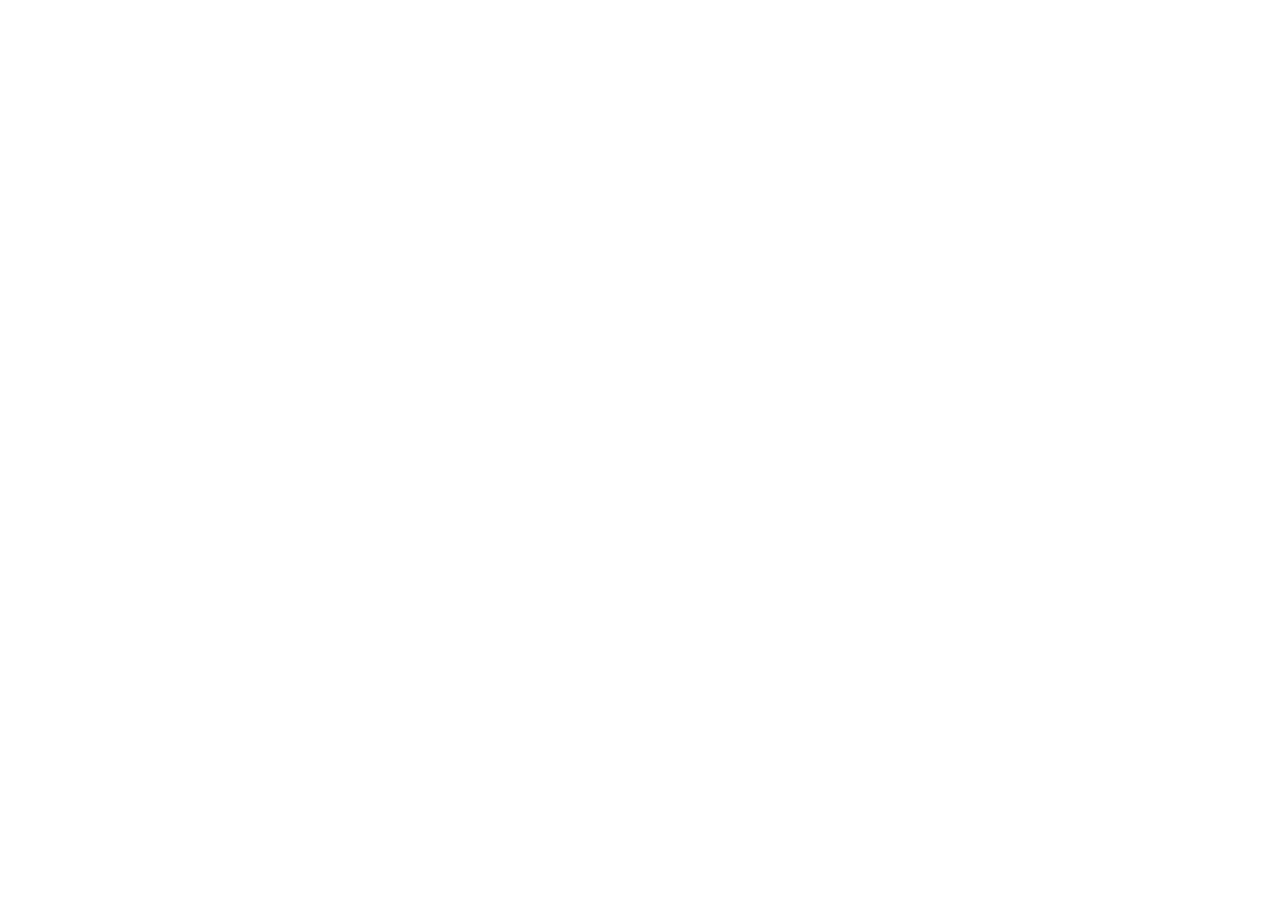
==== index.html @ f7c88f84 "initialize pipeline" ====
<!DOCTYPE html>
<html lang="en">
<head>
    <meta charset="UTF-8">
    <meta name="viewport" content="width=device-width, initial-scale=1.0">
    <title>Document</title>
</head>
<body>
    
</body>
</html>
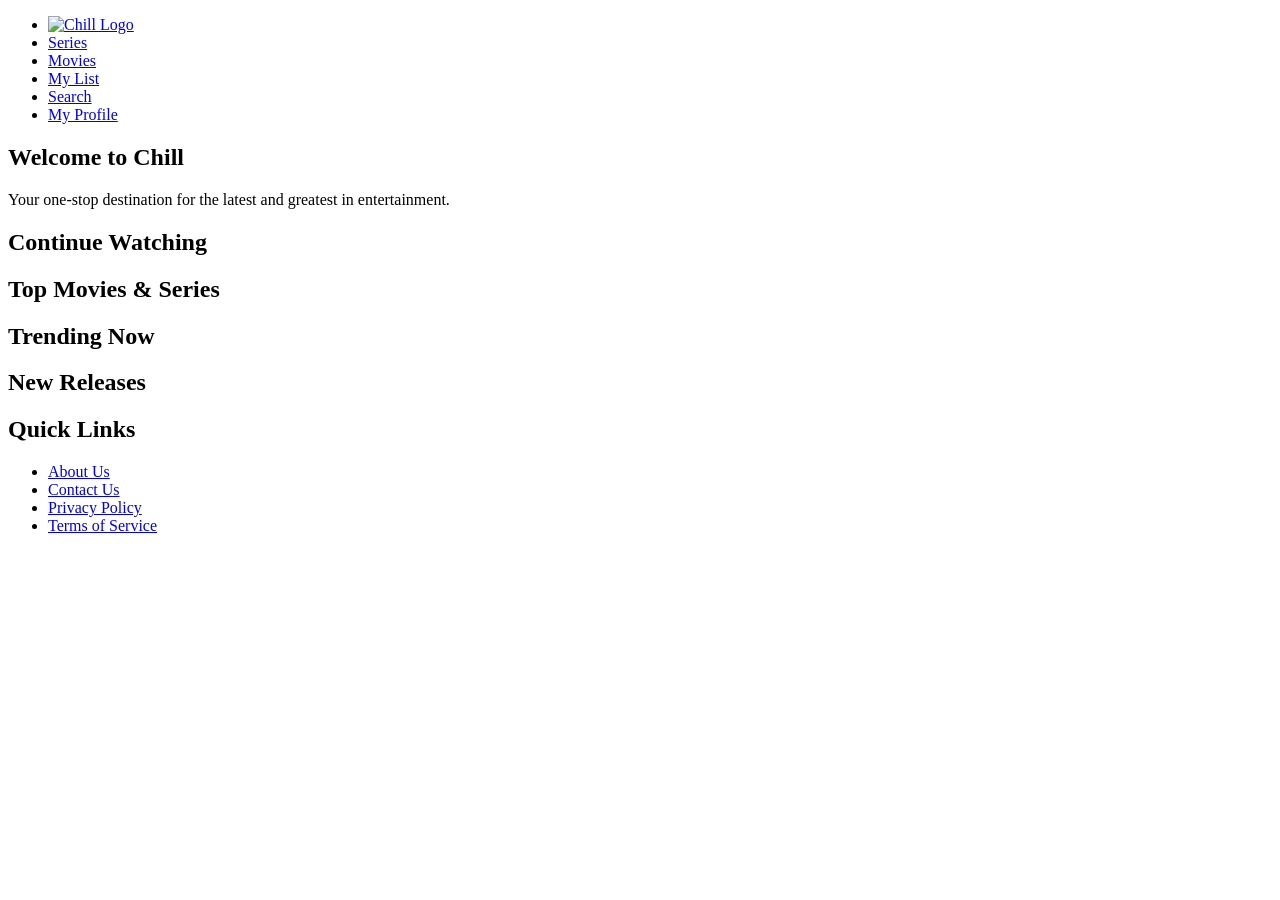
==== commit fa874298: "Inisialisasi Desain Beranda Film" ====
--- a/index.html
+++ b/index.html
@@ -3,9 +3,66 @@
 <head>
     <meta charset="UTF-8">
     <meta name="viewport" content="width=device-width, initial-scale=1.0">
-    <title>Document</title>
+    <title>Chill</title>
 </head>
 <body>
-    
+    <header>
+        <div class="container-navbar">
+            <nav class="navbar">
+                <ul class="navbar-list">
+                    <li class="navbar-item"><a href="#"><img src="logo.png" alt="Chill Logo" srcset=""></a></li>
+                    <li class="navbar-item"><a href="#">Series</a></li>
+                    <li class="navbar-item"><a href="#">Movies</a></li>
+                    <li class="navbar-item"><a href="#">My List</a></li>
+                    <li class="navbar-item"><a href="#">Search</a></li>
+                    <li class="navbar-item"><a href="#">My Profile</a></li>
+                </ul>
+            </nav>
+        </div>
+    </header>
+    <main>
+        <div class="container-main">
+            <section class="hero-section">
+                <h1>Welcome to Chill</h1>
+                <p>Your one-stop destination for the latest and greatest in entertainment.</p>
+            </section>
+            <section class="continue-watching-list">
+                <h2>Continue Watching</h2>
+                <div class="continue-watching-list">
+                    <!-- Add your continue watching items here -->
+                </div>
+            </section>
+            <section class="top-movies-series-list">
+                <h2>Top Movies & Series</h2>
+                <div class="top-movies-series-list">
+                    <!-- Add your top movies & series items here -->
+                </div>
+            </section>
+            <section class="trending-list">
+                <h2>Trending Now</h2>
+                <div class="trending-list">
+                    <!-- Add your trending items here -->
+                </div>
+            </section>
+            <section class="new-realeases-movies">
+                <h2>New Releases</h2>
+                <div class="new-releases-movies">
+                    <!-- Add your new releases items here -->
+                </div>
+            </section>
+
+        </div>
+    </main>
+    <footer>
+        <section class="footer-links">
+            <h2>Quick Links</h2>
+            <ul>
+                <li><a href="#">About Us</a></li>
+                <li><a href="#">Contact Us</a></li>
+                <li><a href="#">Privacy Policy</a></li>
+                <li><a href="#">Terms of Service</a></li>
+            </ul>
+        </section>
+    </footer>
 </body>
 </html>
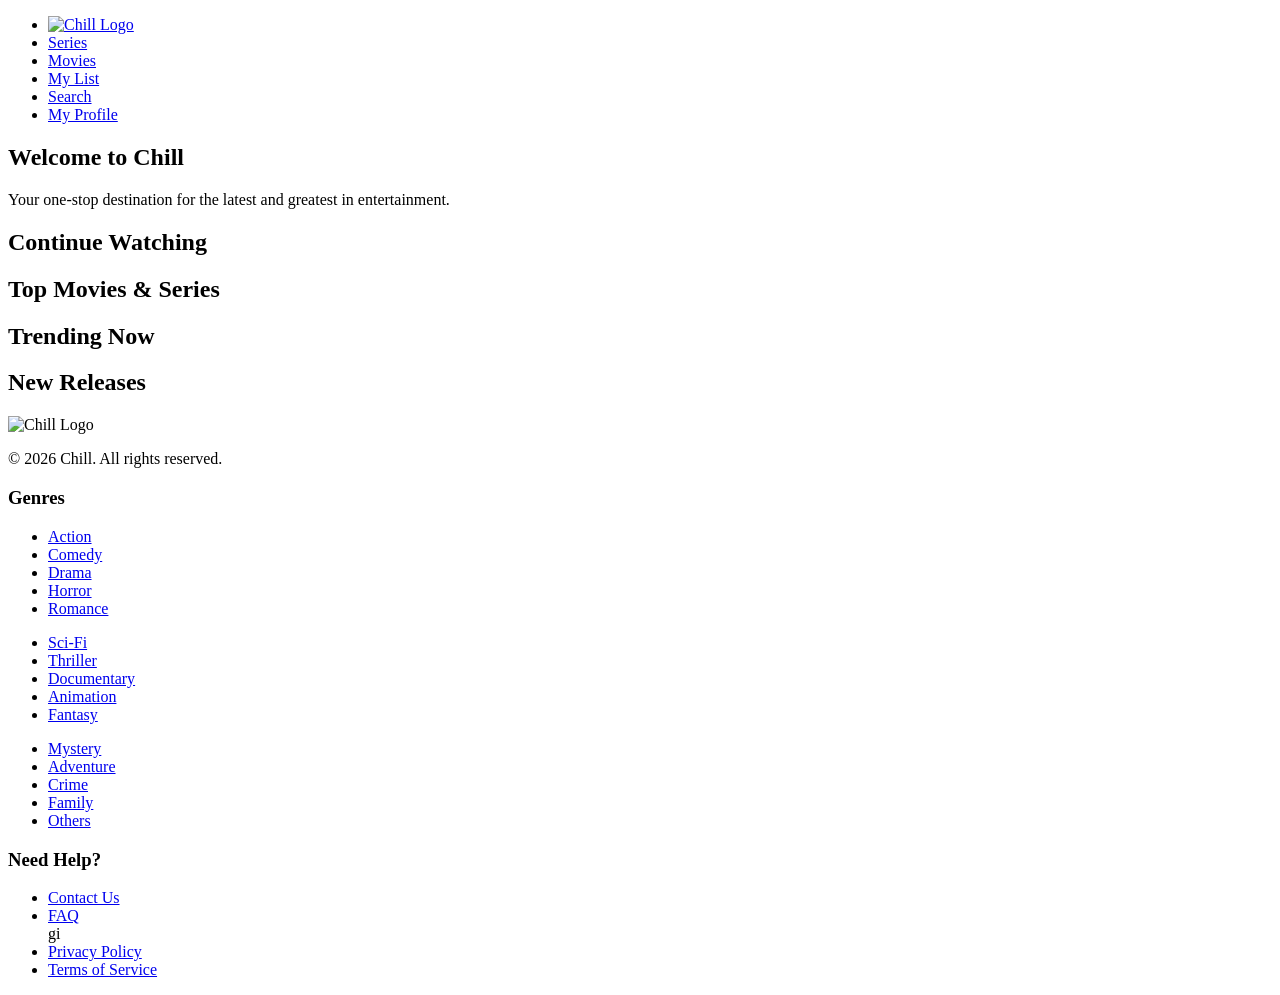
==== commit 1d55c265: "Inisialisasi Desain Footer" ====
--- a/index.html
+++ b/index.html
@@ -55,13 +55,51 @@
     </main>
     <footer>
         <section class="footer-links">
-            <h2>Quick Links</h2>
-            <ul>
-                <li><a href="#">About Us</a></li>
-                <li><a href="#">Contact Us</a></li>
-                <li><a href="#">Privacy Policy</a></li>
-                <li><a href="#">Terms of Service</a></li>
-            </ul>
+            <div class="logo-copyright">
+                <img src="logo.png" alt="Chill Logo" srcset="">
+                <p>© 2026 Chill. All rights reserved.</p>
+            </div>
+            <div class="container-genres">
+                <div class="row">
+                    <h3>Genres</h3>
+                        <div class="col">
+                            <ul>
+                                <li><a href="#">Action</a></li>
+                                <li><a href="#">Comedy</a></li>
+                                <li><a href="#">Drama</a></li>
+                                <li><a href="#">Horror</a></li>
+                                <li><a href="#">Romance</a></li>
+                            </ul>
+                        </div>
+                        <div class="col">
+                            <ul>
+                                <li><a href="#">Sci-Fi</a></li>
+                                <li><a href="#">Thriller</a></li>
+                                <li><a href="#">Documentary</a></li>
+                                <li><a href="#">Animation</a></li>
+                                <li><a href="#">Fantasy</a></li>
+                            </ul>
+                        </div>
+                        <div class="col">
+                            <ul>
+                                <li><a href="#">Mystery</a></li>
+                                <li><a href="#">Adventure</a></li>
+                                <li><a href="#">Crime</a></li>
+                                <li><a href="#">Family</a></li>
+                                <li><a href="#">Others</a></li>
+                            </ul>
+                        </div>
+                    <h3>Need Help?</h3>
+                    <div class="col">
+                        <ul>
+                            <li><a href="#">Contact Us</a></li>
+                            <li><a href="#">FAQ</a></li>gi
+                            <li><a href="#">Privacy Policy</a></li>
+                            <li><a href="#">Terms of Service</a></li>
+                        </ul>
+                    </div>
+                </div>
+            </div>
         </section>
     </footer>
 </body>
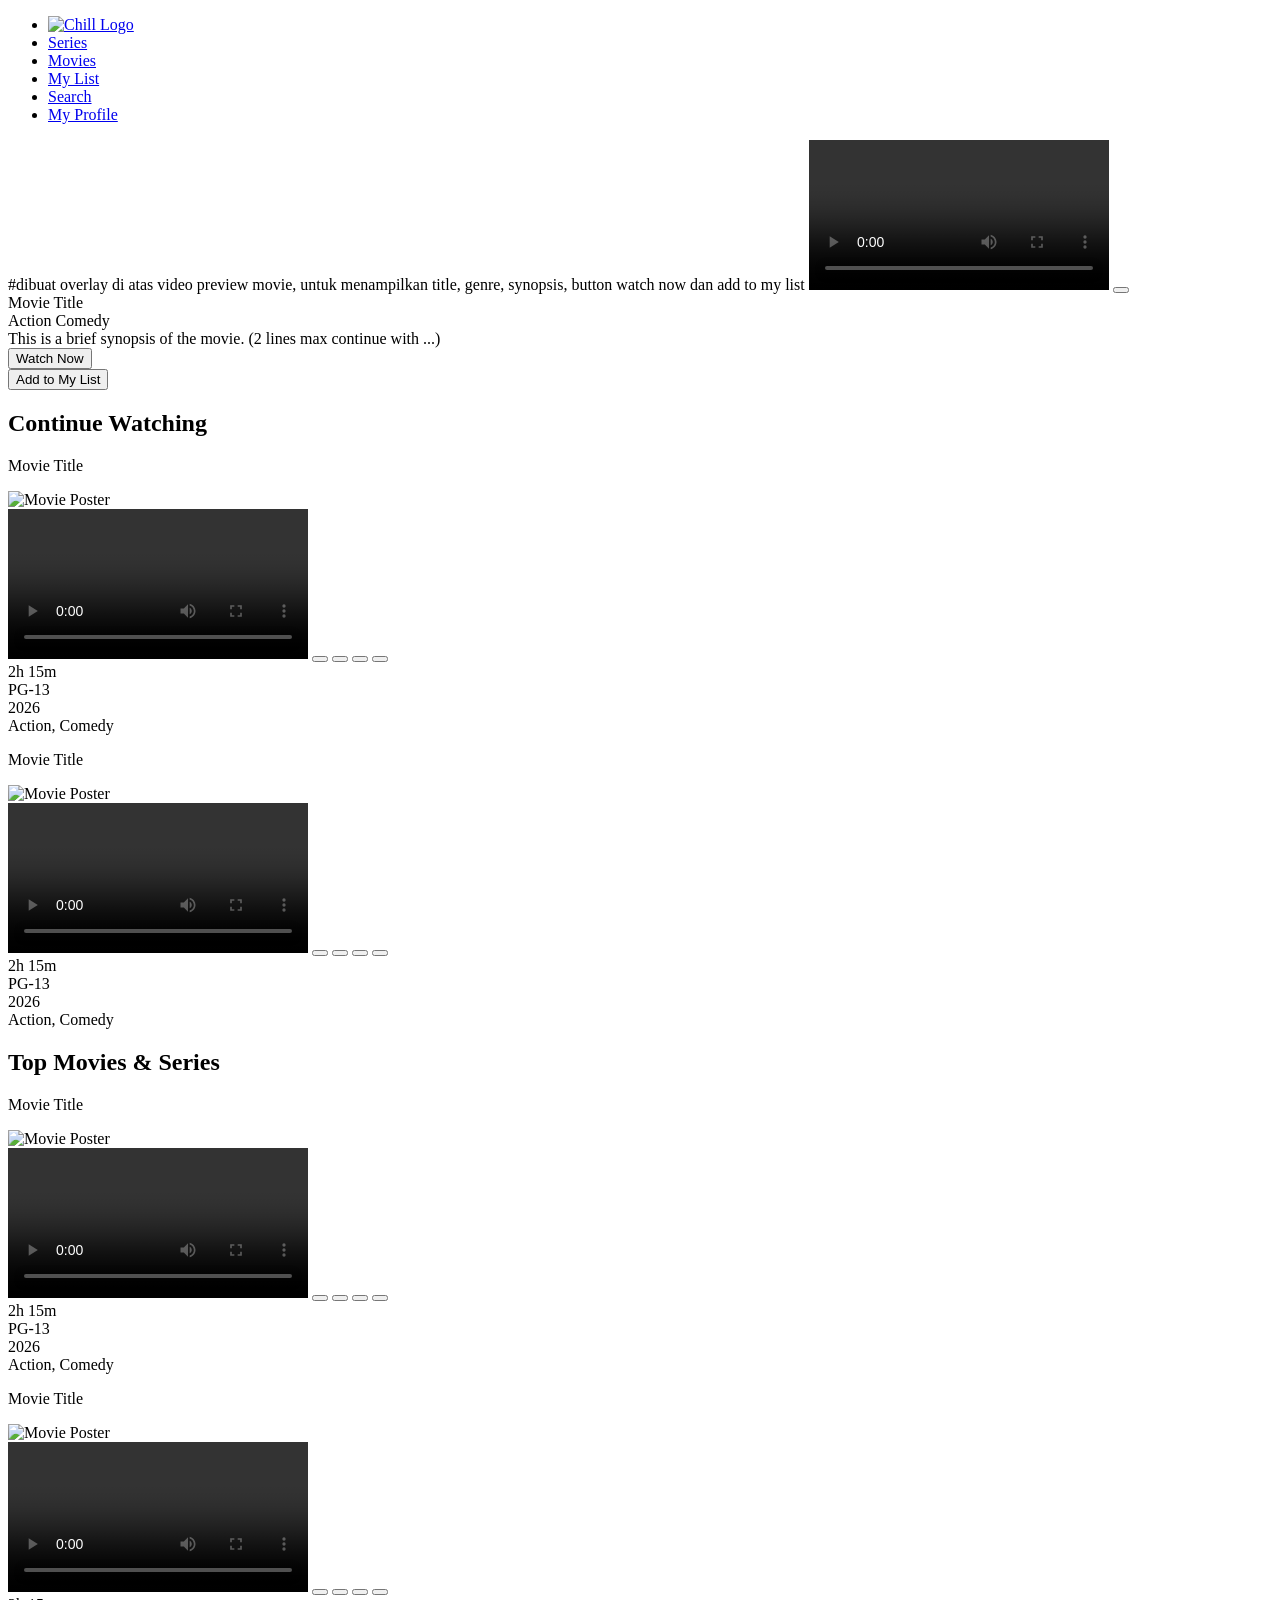
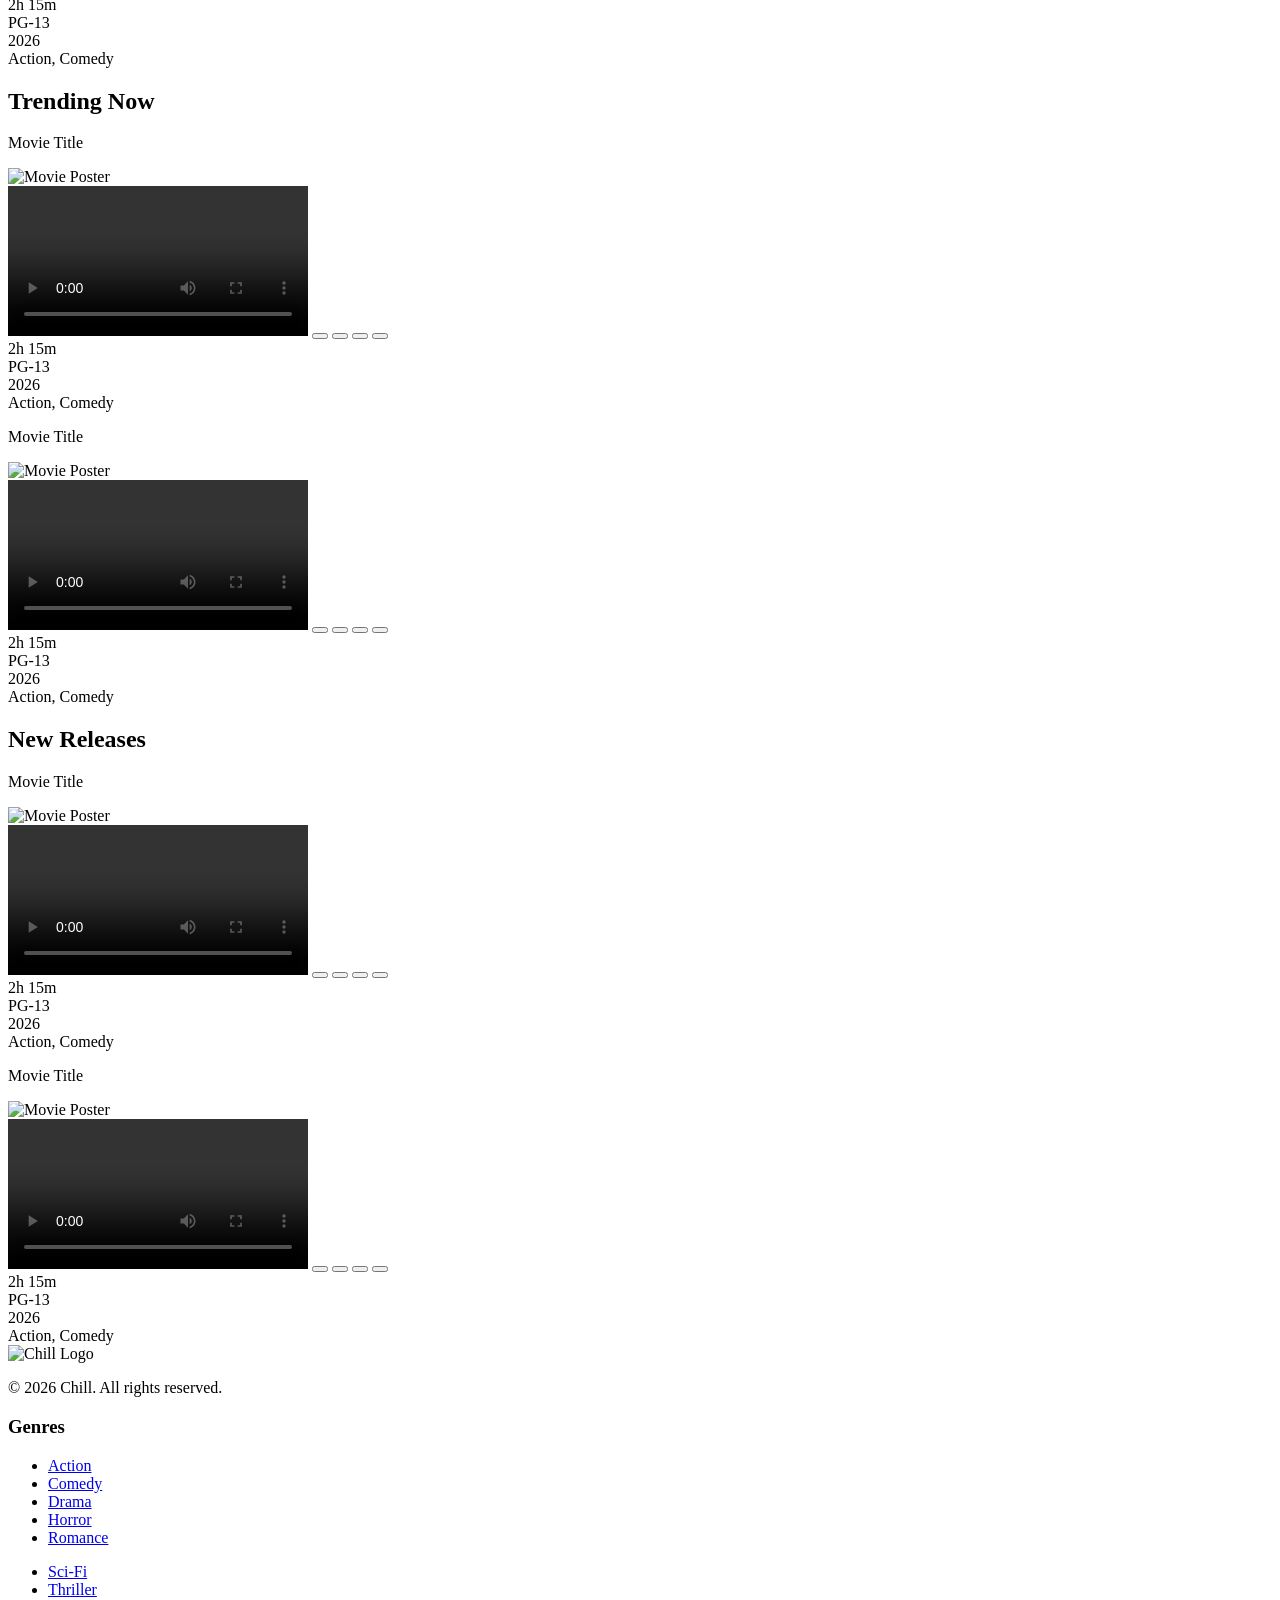
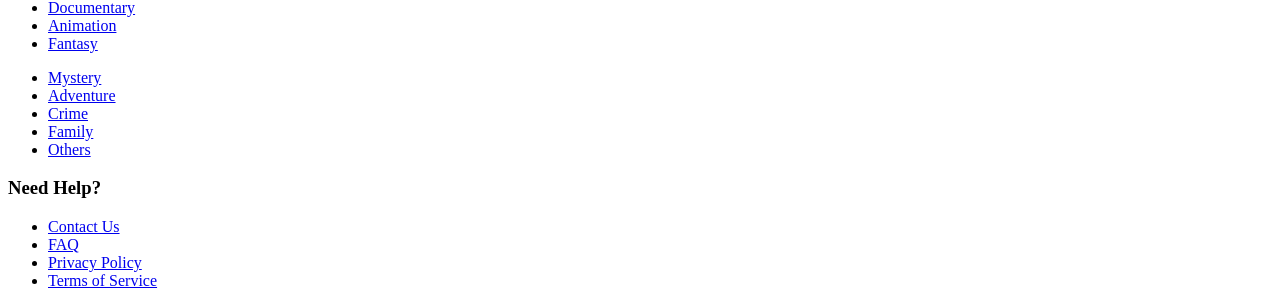
==== commit 85993744: "Inisialisasi Desain Movie Card" ====
--- a/index.html
+++ b/index.html
@@ -23,31 +23,196 @@
     <main>
         <div class="container-main">
             <section class="hero-section">
-                <h1>Welcome to Chill</h1>
-                <p>Your one-stop destination for the latest and greatest in entertainment.</p>
+                <div class="preview-movie-overlay"> #dibuat overlay di atas video preview movie, untuk menampilkan title, genre, synopsis, button watch now dan add to my list
+                    <video src="movie-trailer.mp4" controls></video>
+                    <button class="mute"></button>
+                <div class="movie-pack">
+                    <div class="movie-title">Movie Title</div>
+                    <div class="movie-main-genre">Action Comedy</div>
+                    <div class="movie-synopsis">This is a brief synopsis of the movie. (2 lines max continue with ...)</div>
+                    <div class="button-watch"><button>Watch Now</button></div>
+                    <div class="add-my-list"><button>Add to My List</button></div>
+                </div>
+                </div>
             </section>
             <section class="continue-watching-list">
                 <h2>Continue Watching</h2>
                 <div class="continue-watching-list">
-                    <!-- Add your continue watching items here -->
+                    <div class="movie-card">
+                        <div class="poster">
+                            <p class="hidden">Movie Title</p>
+                            <img src="movie-poster.jpg" alt="Movie Poster">
+                        </div>
+                        <!-- also bisa dibuat hover preview, ketika mouse hover di poster movie, maka akan muncul preview movie, button mute, button play, button add to my list, button like, dan detail movie seperti durasi, rating, tahun rilis, genre, di klik ke halaman detail movie-->
+                        <div class="hover-preview"> 
+                            <video src="movie-trailer.mp4" controls></video>
+                            <button class="mute"></button>
+                            <button class="play"></button>
+                            <button class="add-my-list"></button>
+                            <button class="like"></button>
+                            <div class="movie-min-detail">
+                                <div class="duration">2h 15m</div>
+                                <div class="rating">PG-13</div>
+                                <div class="year">2026</div>
+                                <div class="genre">Action, Comedy</div>
+                            </div>
+                        </div>
+                    </div>
+                    <div class="movie-card">
+                        <div class="poster">
+                            <p class="hidden">Movie Title</p>
+                            <img src="movie-poster.jpg" alt="Movie Poster">
+                        </div>
+                        <!-- also bisa dibuat hover preview, ketika mouse hover di poster movie, maka akan muncul preview movie, button mute, button play, button add to my list, button like, dan detail movie seperti durasi, rating, tahun rilis, genre, di klik ke halaman detail movie-->
+                        <div class="hover-preview"> 
+                            <video src="movie-trailer.mp4" controls></video>
+                            <button class="mute"></button>
+                            <button class="play"></button>
+                            <button class="add-my-list"></button>
+                            <button class="like"></button>
+                            <div class="movie-min-detail">
+                                <div class="duration">2h 15m</div>
+                                <div class="rating">PG-13</div>
+                                <div class="year">2026</div>
+                                <div class="genre">Action, Comedy</div>
+                            </div>
+                        </div>
+                    </div>
                 </div>
             </section>
             <section class="top-movies-series-list">
                 <h2>Top Movies & Series</h2>
                 <div class="top-movies-series-list">
-                    <!-- Add your top movies & series items here -->
+                    <div class="movie-card">
+                        <div class="poster">
+                            <p class="hidden">Movie Title</p>
+                            <img src="movie-poster.jpg" alt="Movie Poster">
+                        </div>
+                        <!-- also bisa dibuat hover preview, ketika mouse hover di poster movie, maka akan muncul preview movie, button mute, button play, button add to my list, button like, dan detail movie seperti durasi, rating, tahun rilis, genre, di klik ke halaman detail movie-->
+                        <div class="hover-preview"> 
+                            <video src="movie-trailer.mp4" controls></video>
+                            <button class="mute"></button>
+                            <button class="play"></button>
+                            <button class="add-my-list"></button>
+                            <button class="like"></button>
+                            <div class="movie-min-detail">
+                                <div class="duration">2h 15m</div>
+                                <div class="rating">PG-13</div>
+                                <div class="year">2026</div>
+                                <div class="genre">Action, Comedy</div>
+                            </div>
+                        </div>
+                    </div>
+                    <div class="movie-card">
+                        <div class="poster">
+                            <p class="hidden">Movie Title</p>
+                            <img src="movie-poster.jpg" alt="Movie Poster">
+                        </div>
+                        <!-- also bisa dibuat hover preview, ketika mouse hover di poster movie, maka akan muncul preview movie, button mute, button play, button add to my list, button like, dan detail movie seperti durasi, rating, tahun rilis, genre, di klik ke halaman detail movie-->
+                        <div class="hover-preview"> 
+                            <video src="movie-trailer.mp4" controls></video>
+                            <button class="mute"></button>
+                            <button class="play"></button>
+                            <button class="add-my-list"></button>
+                            <button class="like"></button>
+                            <div class="movie-min-detail">
+                                <div class="duration">2h 15m</div>
+                                <div class="rating">PG-13</div>
+                                <div class="year">2026</div>
+                                <div class="genre">Action, Comedy</div>
+                            </div>
+                        </div>
+                    </div>
                 </div>
             </section>
             <section class="trending-list">
                 <h2>Trending Now</h2>
                 <div class="trending-list">
-                    <!-- Add your trending items here -->
+                    <div class="movie-card">
+                        <div class="poster">
+                            <p class="hidden">Movie Title</p>
+                            <img src="movie-poster.jpg" alt="Movie Poster">
+                        </div>
+                        <!-- also bisa dibuat hover preview, ketika mouse hover di poster movie, maka akan muncul preview movie, button mute, button play, button add to my list, button like, dan detail movie seperti durasi, rating, tahun rilis, genre, di klik ke halaman detail movie-->
+                        <div class="hover-preview"> 
+                            <video src="movie-trailer.mp4" controls></video>
+                            <button class="mute"></button>
+                            <button class="play"></button>
+                            <button class="add-my-list"></button>
+                            <button class="like"></button>
+                            <div class="movie-min-detail">
+                                <div class="duration">2h 15m</div>
+                                <div class="rating">PG-13</div>
+                                <div class="year">2026</div>
+                                <div class="genre">Action, Comedy</div>
+                            </div>
+                        </div>
+                    </div>
+                    <div class="movie-card">
+                        <div class="poster">
+                            <p class="hidden">Movie Title</p>
+                            <img src="movie-poster.jpg" alt="Movie Poster">
+                        </div>
+                        <!-- also bisa dibuat hover preview, ketika mouse hover di poster movie, maka akan muncul preview movie, button mute, button play, button add to my list, button like, dan detail movie seperti durasi, rating, tahun rilis, genre, di klik ke halaman detail movie-->
+                        <div class="hover-preview"> 
+                            <video src="movie-trailer.mp4" controls></video>
+                            <button class="mute"></button>
+                            <button class="play"></button>
+                            <button class="add-my-list"></button>
+                            <button class="like"></button>
+                            <div class="movie-min-detail">
+                                <div class="duration">2h 15m</div>
+                                <div class="rating">PG-13</div>
+                                <div class="year">2026</div>
+                                <div class="genre">Action, Comedy</div>
+                            </div>
+                        </div>
+                    </div>
                 </div>
             </section>
             <section class="new-realeases-movies">
                 <h2>New Releases</h2>
                 <div class="new-releases-movies">
-                    <!-- Add your new releases items here -->
+                    <div class="movie-card">
+                        <div class="poster">
+                            <p class="hidden">Movie Title</p>
+                            <img src="movie-poster.jpg" alt="Movie Poster">
+                        </div>
+                        <!-- also bisa dibuat hover preview, ketika mouse hover di poster movie, maka akan muncul preview movie, button mute, button play, button add to my list, button like, dan detail movie seperti durasi, rating, tahun rilis, genre, di klik ke halaman detail movie-->
+                        <div class="hover-preview"> 
+                            <video src="movie-trailer.mp4" controls></video>
+                            <button class="mute"></button>
+                            <button class="play"></button>
+                            <button class="add-my-list"></button>
+                            <button class="like"></button>
+                            <div class="movie-min-detail">
+                                <div class="duration">2h 15m</div>
+                                <div class="rating">PG-13</div>
+                                <div class="year">2026</div>
+                                <div class="genre">Action, Comedy</div>
+                            </div>
+                        </div>
+                    </div>
+                    <div class="movie-card">
+                        <div class="poster">
+                            <p class="hidden">Movie Title</p>
+                            <img src="movie-poster.jpg" alt="Movie Poster">
+                        </div>
+                        <!-- also bisa dibuat hover preview, ketika mouse hover di poster movie, maka akan muncul preview movie, button mute, button play, button add to my list, button like, dan detail movie seperti durasi, rating, tahun rilis, genre, di klik ke halaman detail movie-->
+                        <div class="hover-preview"> 
+                            <video src="movie-trailer.mp4" controls></video>
+                            <button class="mute"></button>
+                            <button class="play"></button>
+                            <button class="add-my-list"></button>
+                            <button class="like"></button>
+                            <div class="movie-min-detail">
+                                <div class="duration">2h 15m</div>
+                                <div class="rating">PG-13</div>
+                                <div class="year">2026</div>
+                                <div class="genre">Action, Comedy</div>
+                            </div>
+                        </div>
+                    </div>
                 </div>
             </section>
 
@@ -93,7 +258,7 @@
                     <div class="col">
                         <ul>
                             <li><a href="#">Contact Us</a></li>
-                            <li><a href="#">FAQ</a></li>gi
+                            <li><a href="#">FAQ</a></li>
                             <li><a href="#">Privacy Policy</a></li>
                             <li><a href="#">Terms of Service</a></li>
                         </ul>
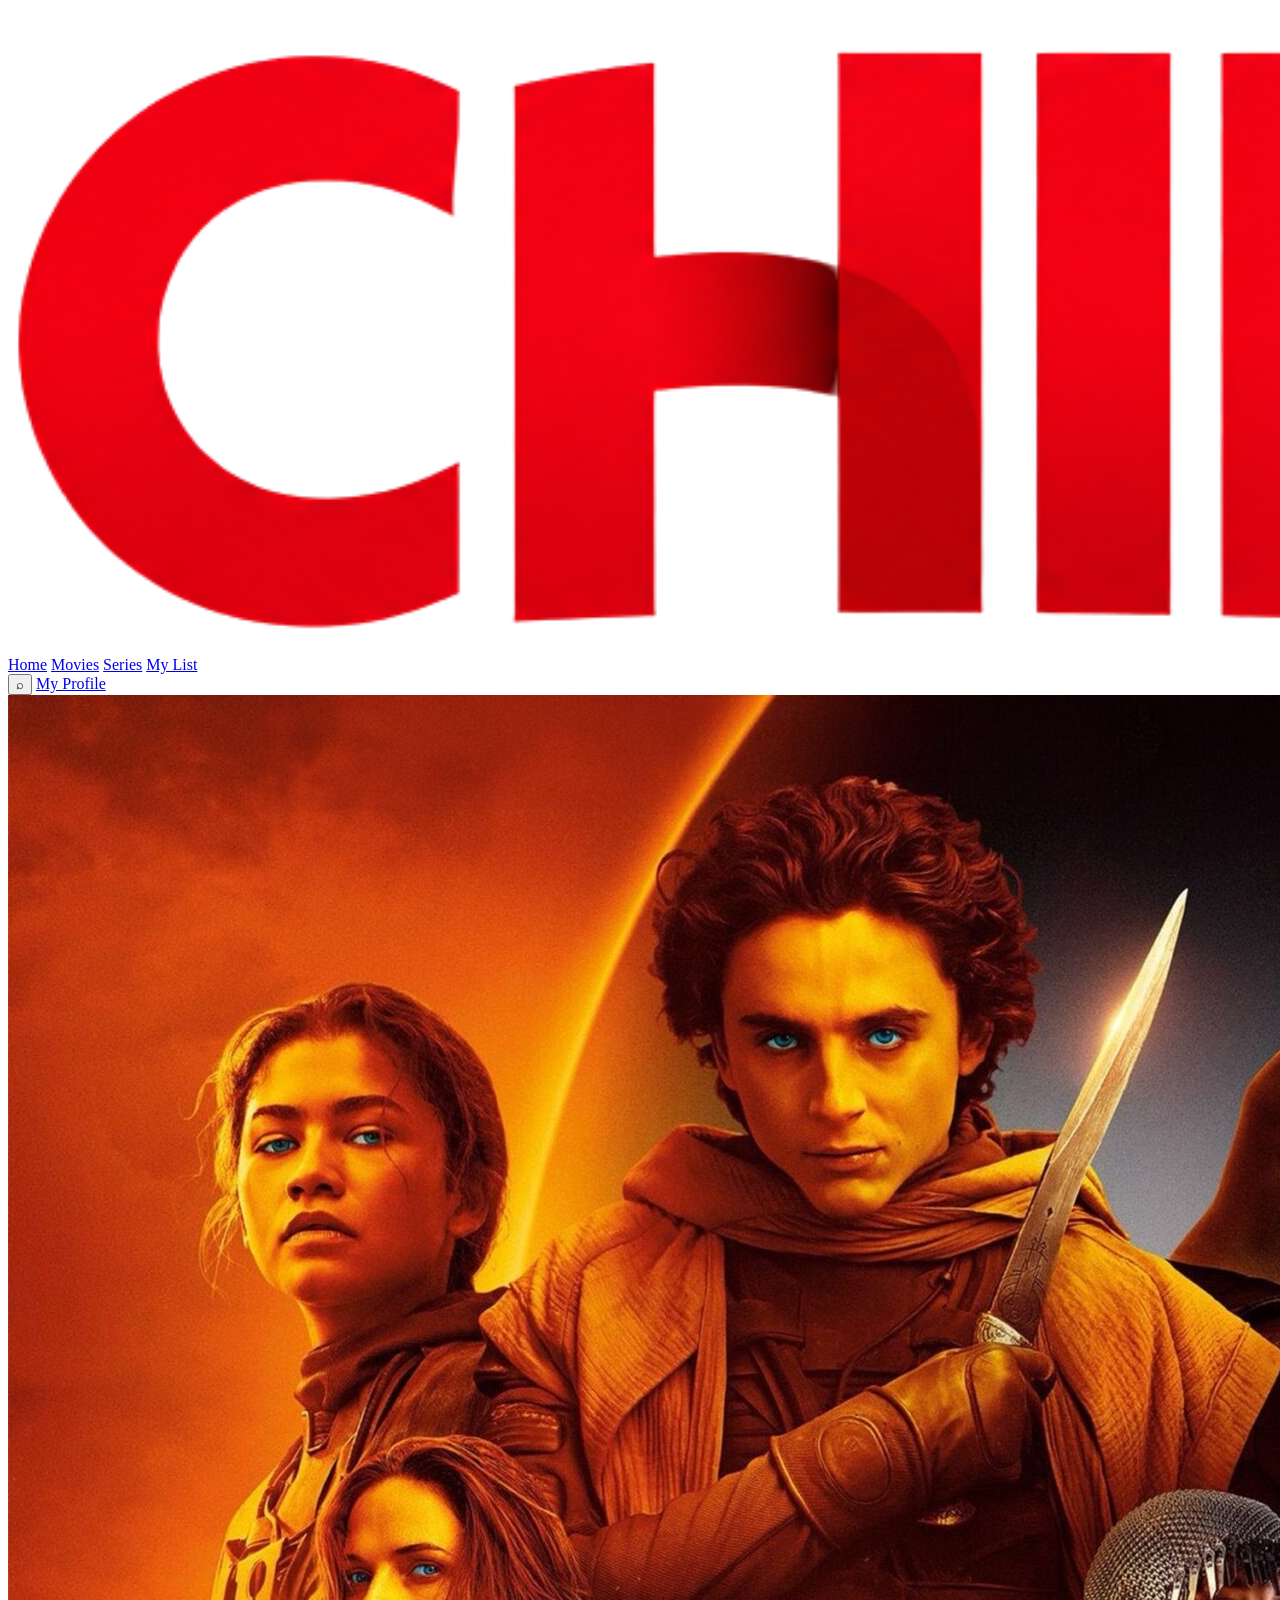
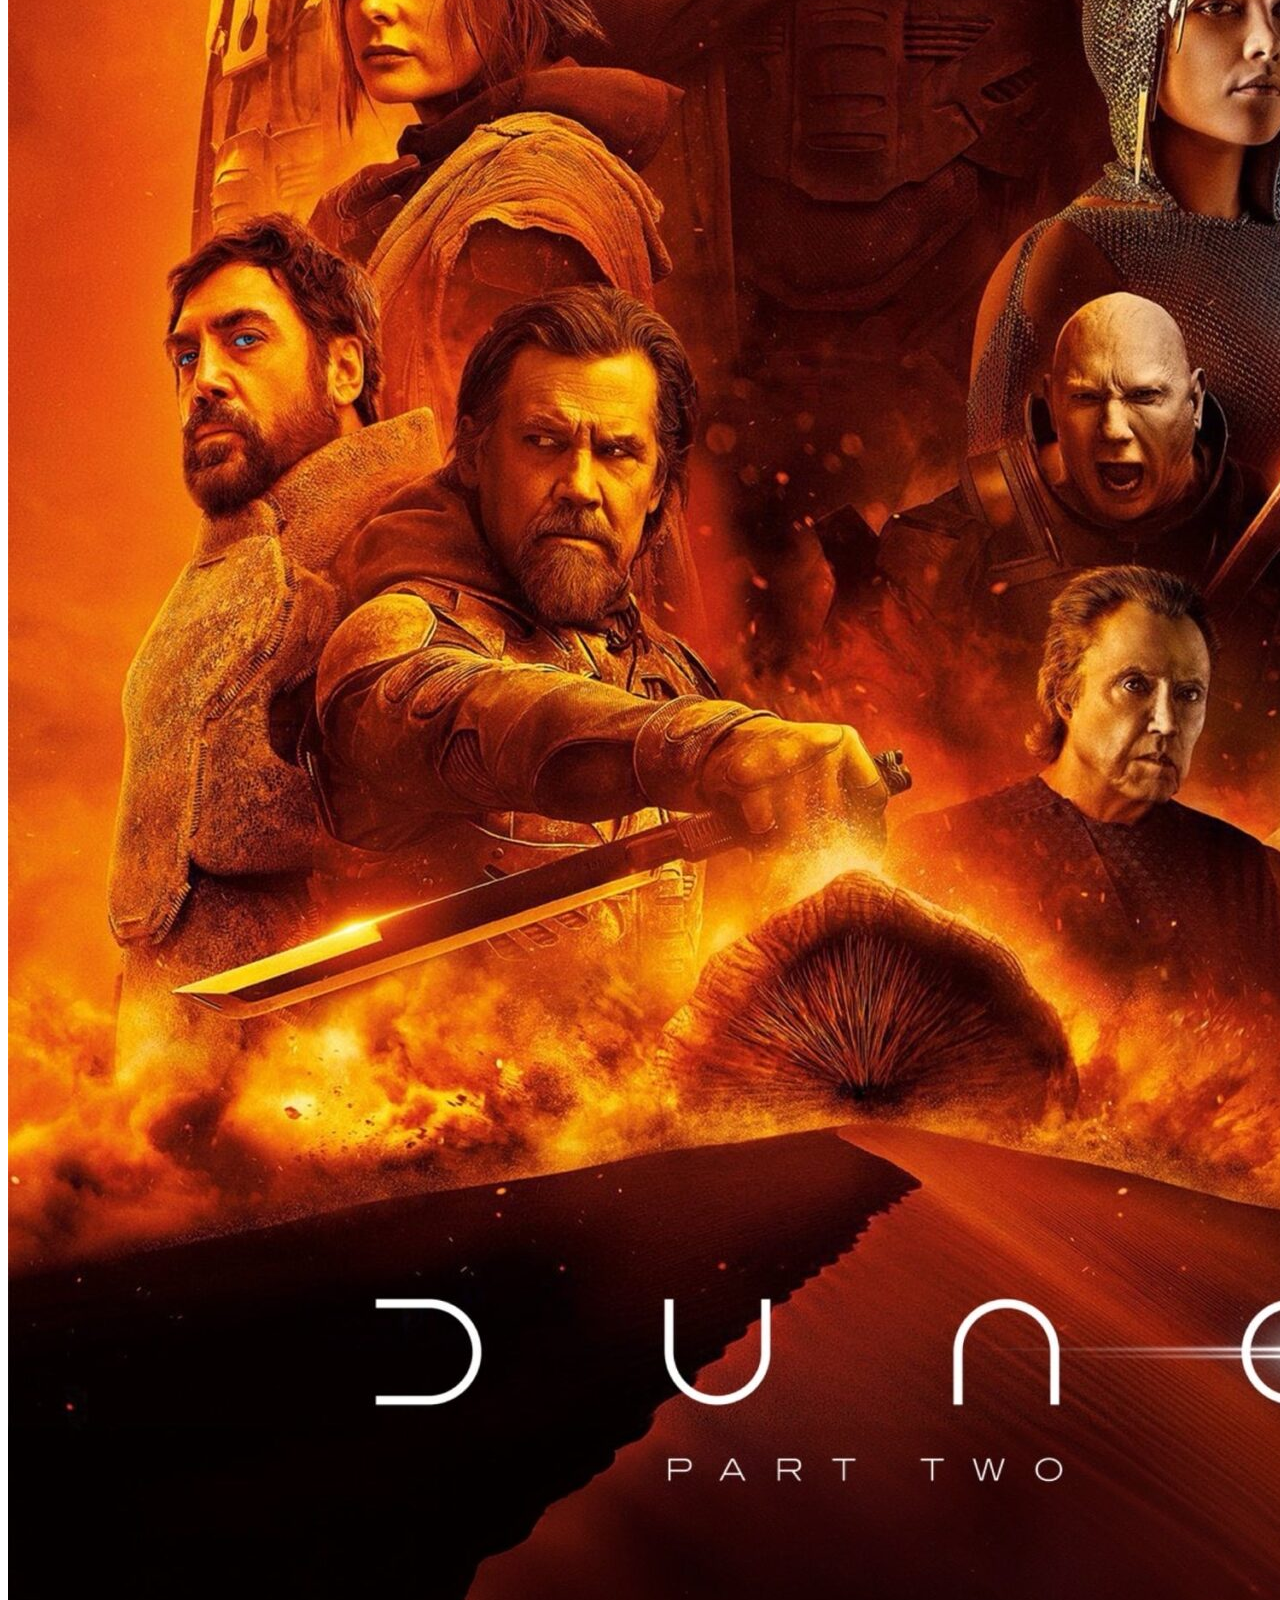
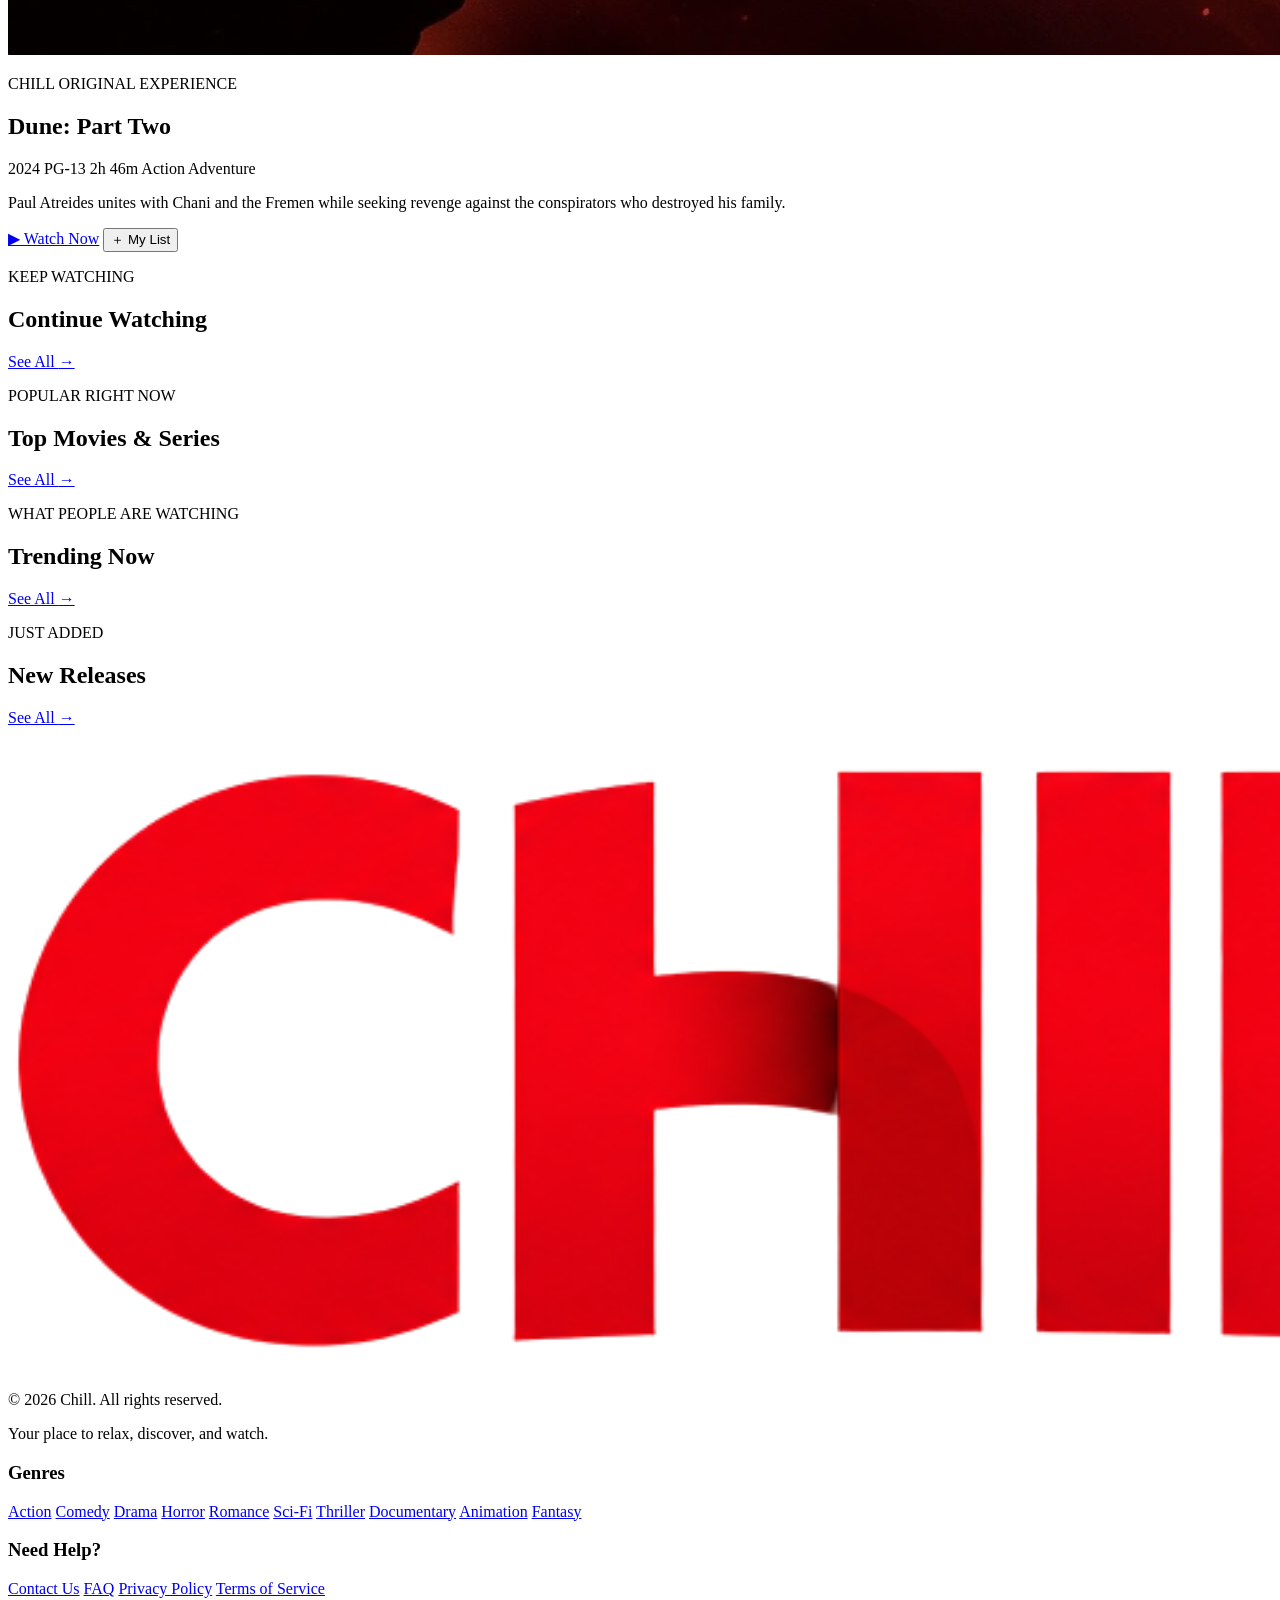
==== commit a90ebcb4: "inisialisasi frontend" ====
--- a/index.html
+++ b/index.html
@@ -3,269 +3,156 @@
 <head>
     <meta charset="UTF-8">
     <meta name="viewport" content="width=device-width, initial-scale=1.0">
-    <title>Chill</title>
+    <meta name="description" content="Chill - Movie and series streaming platform.">
+    <title>Chill — Home</title>
+
+    <link rel="stylesheet" href="css/style.css">
+    <link rel="stylesheet" href="css/components.css">
 </head>
 <body>
-    <header>
-        <div class="container-navbar">
-            <nav class="navbar">
-                <ul class="navbar-list">
-                    <li class="navbar-item"><a href="#"><img src="logo.png" alt="Chill Logo" srcset=""></a></li>
-                    <li class="navbar-item"><a href="#">Series</a></li>
-                    <li class="navbar-item"><a href="#">Movies</a></li>
-                    <li class="navbar-item"><a href="#">My List</a></li>
-                    <li class="navbar-item"><a href="#">Search</a></li>
-                    <li class="navbar-item"><a href="#">My Profile</a></li>
-                </ul>
+    <header class="site-header">
+        <div class="container navbar-wrap">
+            <nav class="navbar" aria-label="Main navigation">
+                <a class="brand" href="#" aria-label="Chill home">
+                    <img src="assets/images/main/logo only no bg.png" alt="Chill">
+                </a>
+
+                <div class="desktop-nav">
+                    <a href="#">Home</a>
+                    <a href="#movies">Movies</a>
+                    <a href="#series">Series</a>
+                    <a href="#my-list">My List</a>
+                </div>
+
+                <div class="nav-actions">
+                    <button class="icon-button" type="button" aria-label="Search">
+                        <span aria-hidden="true">⌕</span>
+                    </button>
+                    <a class="profile-link" href="#profile">My Profile</a>
+                </div>
             </nav>
         </div>
     </header>
+
     <main>
-        <div class="container-main">
-            <section class="hero-section">
-                <div class="preview-movie-overlay"> #dibuat overlay di atas video preview movie, untuk menampilkan title, genre, synopsis, button watch now dan add to my list
-                    <video src="movie-trailer.mp4" controls></video>
-                    <button class="mute"></button>
-                <div class="movie-pack">
-                    <div class="movie-title">Movie Title</div>
-                    <div class="movie-main-genre">Action Comedy</div>
-                    <div class="movie-synopsis">This is a brief synopsis of the movie. (2 lines max continue with ...)</div>
-                    <div class="button-watch"><button>Watch Now</button></div>
-                    <div class="add-my-list"><button>Add to My List</button></div>
+        <section class="hero" aria-label="Featured movie">
+            <video
+                class="hero-video"
+                src="assets/videos/trailer-movies/t1_dp2-compress.mp4"
+                poster="assets/images/poster-movies/1_poster dune2.jpg"
+                autoplay
+                muted
+                loop
+                playsinline
+                preload="metadata"
+            ></video>
+
+            <div class="hero-overlay"></div>
+
+            <div class="container hero-content">
+                <p class="hero-kicker">CHILL ORIGINAL EXPERIENCE</p>
+                <h1 class="hero-title">Dune: Part Two</h1>
+                <div class="hero-meta">
+                    <span>2024</span>
+                    <span>PG-13</span>
+                    <span>2h 46m</span>
+                    <span>Action</span>
+                    <span>Adventure</span>
                 </div>
-                </div>
-            </section>
-            <section class="continue-watching-list">
-                <h2>Continue Watching</h2>
-                <div class="continue-watching-list">
-                    <div class="movie-card">
-                        <div class="poster">
-                            <p class="hidden">Movie Title</p>
-                            <img src="movie-poster.jpg" alt="Movie Poster">
-                        </div>
-                        <!-- also bisa dibuat hover preview, ketika mouse hover di poster movie, maka akan muncul preview movie, button mute, button play, button add to my list, button like, dan detail movie seperti durasi, rating, tahun rilis, genre, di klik ke halaman detail movie-->
-                        <div class="hover-preview"> 
-                            <video src="movie-trailer.mp4" controls></video>
-                            <button class="mute"></button>
-                            <button class="play"></button>
-                            <button class="add-my-list"></button>
-                            <button class="like"></button>
-                            <div class="movie-min-detail">
-                                <div class="duration">2h 15m</div>
-                                <div class="rating">PG-13</div>
-                                <div class="year">2026</div>
-                                <div class="genre">Action, Comedy</div>
-                            </div>
-                        </div>
-                    </div>
-                    <div class="movie-card">
-                        <div class="poster">
-                            <p class="hidden">Movie Title</p>
-                            <img src="movie-poster.jpg" alt="Movie Poster">
-                        </div>
-                        <!-- also bisa dibuat hover preview, ketika mouse hover di poster movie, maka akan muncul preview movie, button mute, button play, button add to my list, button like, dan detail movie seperti durasi, rating, tahun rilis, genre, di klik ke halaman detail movie-->
-                        <div class="hover-preview"> 
-                            <video src="movie-trailer.mp4" controls></video>
-                            <button class="mute"></button>
-                            <button class="play"></button>
-                            <button class="add-my-list"></button>
-                            <button class="like"></button>
-                            <div class="movie-min-detail">
-                                <div class="duration">2h 15m</div>
-                                <div class="rating">PG-13</div>
-                                <div class="year">2026</div>
-                                <div class="genre">Action, Comedy</div>
-                            </div>
-                        </div>
-                    </div>
-                </div>
-            </section>
-            <section class="top-movies-series-list">
-                <h2>Top Movies & Series</h2>
-                <div class="top-movies-series-list">
-                    <div class="movie-card">
-                        <div class="poster">
-                            <p class="hidden">Movie Title</p>
-                            <img src="movie-poster.jpg" alt="Movie Poster">
-                        </div>
-                        <!-- also bisa dibuat hover preview, ketika mouse hover di poster movie, maka akan muncul preview movie, button mute, button play, button add to my list, button like, dan detail movie seperti durasi, rating, tahun rilis, genre, di klik ke halaman detail movie-->
-                        <div class="hover-preview"> 
-                            <video src="movie-trailer.mp4" controls></video>
-                            <button class="mute"></button>
-                            <button class="play"></button>
-                            <button class="add-my-list"></button>
-                            <button class="like"></button>
-                            <div class="movie-min-detail">
-                                <div class="duration">2h 15m</div>
-                                <div class="rating">PG-13</div>
-                                <div class="year">2026</div>
-                                <div class="genre">Action, Comedy</div>
-                            </div>
-                        </div>
-                    </div>
-                    <div class="movie-card">
-                        <div class="poster">
-                            <p class="hidden">Movie Title</p>
-                            <img src="movie-poster.jpg" alt="Movie Poster">
-                        </div>
-                        <!-- also bisa dibuat hover preview, ketika mouse hover di poster movie, maka akan muncul preview movie, button mute, button play, button add to my list, button like, dan detail movie seperti durasi, rating, tahun rilis, genre, di klik ke halaman detail movie-->
-                        <div class="hover-preview"> 
-                            <video src="movie-trailer.mp4" controls></video>
-                            <button class="mute"></button>
-                            <button class="play"></button>
-                            <button class="add-my-list"></button>
-                            <button class="like"></button>
-                            <div class="movie-min-detail">
-                                <div class="duration">2h 15m</div>
-                                <div class="rating">PG-13</div>
-                                <div class="year">2026</div>
-                                <div class="genre">Action, Comedy</div>
-                            </div>
-                        </div>
-                    </div>
-                </div>
-            </section>
-            <section class="trending-list">
-                <h2>Trending Now</h2>
-                <div class="trending-list">
-                    <div class="movie-card">
-                        <div class="poster">
-                            <p class="hidden">Movie Title</p>
-                            <img src="movie-poster.jpg" alt="Movie Poster">
-                        </div>
-                        <!-- also bisa dibuat hover preview, ketika mouse hover di poster movie, maka akan muncul preview movie, button mute, button play, button add to my list, button like, dan detail movie seperti durasi, rating, tahun rilis, genre, di klik ke halaman detail movie-->
-                        <div class="hover-preview"> 
-                            <video src="movie-trailer.mp4" controls></video>
-                            <button class="mute"></button>
-                            <button class="play"></button>
-                            <button class="add-my-list"></button>
-                            <button class="like"></button>
-                            <div class="movie-min-detail">
-                                <div class="duration">2h 15m</div>
-                                <div class="rating">PG-13</div>
-                                <div class="year">2026</div>
-                                <div class="genre">Action, Comedy</div>
-                            </div>
-                        </div>
-                    </div>
-                    <div class="movie-card">
-                        <div class="poster">
-                            <p class="hidden">Movie Title</p>
-                            <img src="movie-poster.jpg" alt="Movie Poster">
-                        </div>
-                        <!-- also bisa dibuat hover preview, ketika mouse hover di poster movie, maka akan muncul preview movie, button mute, button play, button add to my list, button like, dan detail movie seperti durasi, rating, tahun rilis, genre, di klik ke halaman detail movie-->
-                        <div class="hover-preview"> 
-                            <video src="movie-trailer.mp4" controls></video>
-                            <button class="mute"></button>
-                            <button class="play"></button>
-                            <button class="add-my-list"></button>
-                            <button class="like"></button>
-                            <div class="movie-min-detail">
-                                <div class="duration">2h 15m</div>
-                                <div class="rating">PG-13</div>
-                                <div class="year">2026</div>
-                                <div class="genre">Action, Comedy</div>
-                            </div>
-                        </div>
-                    </div>
-                </div>
-            </section>
-            <section class="new-realeases-movies">
-                <h2>New Releases</h2>
-                <div class="new-releases-movies">
-                    <div class="movie-card">
-                        <div class="poster">
-                            <p class="hidden">Movie Title</p>
-                            <img src="movie-poster.jpg" alt="Movie Poster">
-                        </div>
-                        <!-- also bisa dibuat hover preview, ketika mouse hover di poster movie, maka akan muncul preview movie, button mute, button play, button add to my list, button like, dan detail movie seperti durasi, rating, tahun rilis, genre, di klik ke halaman detail movie-->
-                        <div class="hover-preview"> 
-                            <video src="movie-trailer.mp4" controls></video>
-                            <button class="mute"></button>
-                            <button class="play"></button>
-                            <button class="add-my-list"></button>
-                            <button class="like"></button>
-                            <div class="movie-min-detail">
-                                <div class="duration">2h 15m</div>
-                                <div class="rating">PG-13</div>
-                                <div class="year">2026</div>
-                                <div class="genre">Action, Comedy</div>
-                            </div>
-                        </div>
-                    </div>
-                    <div class="movie-card">
-                        <div class="poster">
-                            <p class="hidden">Movie Title</p>
-                            <img src="movie-poster.jpg" alt="Movie Poster">
-                        </div>
-                        <!-- also bisa dibuat hover preview, ketika mouse hover di poster movie, maka akan muncul preview movie, button mute, button play, button add to my list, button like, dan detail movie seperti durasi, rating, tahun rilis, genre, di klik ke halaman detail movie-->
-                        <div class="hover-preview"> 
-                            <video src="movie-trailer.mp4" controls></video>
-                            <button class="mute"></button>
-                            <button class="play"></button>
-                            <button class="add-my-list"></button>
-                            <button class="like"></button>
-                            <div class="movie-min-detail">
-                                <div class="duration">2h 15m</div>
-                                <div class="rating">PG-13</div>
-                                <div class="year">2026</div>
-                                <div class="genre">Action, Comedy</div>
-                            </div>
-                        </div>
-                    </div>
-                </div>
-            </section>
+                <p class="hero-description">
+                    Paul Atreides unites with Chani and the Fremen while seeking revenge against the conspirators who destroyed his family.
+                </p>
 
-        </div>
-    </main>
-    <footer>
-        <section class="footer-links">
-            <div class="logo-copyright">
-                <img src="logo.png" alt="Chill Logo" srcset="">
-                <p>© 2026 Chill. All rights reserved.</p>
-            </div>
-            <div class="container-genres">
-                <div class="row">
-                    <h3>Genres</h3>
-                        <div class="col">
-                            <ul>
-                                <li><a href="#">Action</a></li>
-                                <li><a href="#">Comedy</a></li>
-                                <li><a href="#">Drama</a></li>
-                                <li><a href="#">Horror</a></li>
-                                <li><a href="#">Romance</a></li>
-                            </ul>
-                        </div>
-                        <div class="col">
-                            <ul>
-                                <li><a href="#">Sci-Fi</a></li>
-                                <li><a href="#">Thriller</a></li>
-                                <li><a href="#">Documentary</a></li>
-                                <li><a href="#">Animation</a></li>
-                                <li><a href="#">Fantasy</a></li>
-                            </ul>
-                        </div>
-                        <div class="col">
-                            <ul>
-                                <li><a href="#">Mystery</a></li>
-                                <li><a href="#">Adventure</a></li>
-                                <li><a href="#">Crime</a></li>
-                                <li><a href="#">Family</a></li>
-                                <li><a href="#">Others</a></li>
-                            </ul>
-                        </div>
-                    <h3>Need Help?</h3>
-                    <div class="col">
-                        <ul>
-                            <li><a href="#">Contact Us</a></li>
-                            <li><a href="#">FAQ</a></li>
-                            <li><a href="#">Privacy Policy</a></li>
-                            <li><a href="#">Terms of Service</a></li>
-                        </ul>
-                    </div>
+                <div class="hero-actions">
+                    <a class="button button-primary" href="#">▶ Watch Now</a>
+                    <button class="button button-secondary" type="button">＋ My List</button>
                 </div>
             </div>
         </section>
+
+        <div class="container page-content">
+            <section class="movie-section" id="movies" aria-labelledby="continue-title">
+                <div class="section-heading">
+                    <div>
+                        <p class="section-eyebrow">KEEP WATCHING</p>
+                        <h2 id="continue-title">Continue Watching</h2>
+                    </div>
+                    <a class="section-link" href="#">See All <span aria-hidden="true">→</span></a>
+                </div>
+                <div class="movie-row" id="continue-watching-row"></div>
+            </section>
+
+            <section class="movie-section" aria-labelledby="top-title">
+                <div class="section-heading">
+                    <div>
+                        <p class="section-eyebrow">POPULAR RIGHT NOW</p>
+                        <h2 id="top-title">Top Movies &amp; Series</h2>
+                    </div>
+                    <a class="section-link" href="#">See All <span aria-hidden="true">→</span></a>
+                </div>
+                <div class="movie-row" id="top-movies-row"></div>
+            </section>
+
+            <section class="movie-section" aria-labelledby="trending-title">
+                <div class="section-heading">
+                    <div>
+                        <p class="section-eyebrow">WHAT PEOPLE ARE WATCHING</p>
+                        <h2 id="trending-title">Trending Now</h2>
+                    </div>
+                    <a class="section-link" href="#">See All <span aria-hidden="true">→</span></a>
+                </div>
+                <div class="movie-row" id="trending-row"></div>
+            </section>
+
+            <section class="movie-section" id="series" aria-labelledby="release-title">
+                <div class="section-heading">
+                    <div>
+                        <p class="section-eyebrow">JUST ADDED</p>
+                        <h2 id="release-title">New Releases</h2>
+                    </div>
+                    <a class="section-link" href="#">See All <span aria-hidden="true">→</span></a>
+                </div>
+                <div class="movie-row" id="new-releases-row"></div>
+            </section>
+        </div>
+    </main>
+
+    <footer class="site-footer">
+        <div class="container footer-grid">
+            <div class="footer-brand">
+                <img src="assets/images/main/logo only no bg.png" alt="Chill">
+                <p>© 2026 Chill. All rights reserved.</p>
+                <p class="footer-muted">Your place to relax, discover, and watch.</p>
+            </div>
+
+            <div class="footer-column">
+                <h3>Genres</h3>
+                <div class="footer-links-grid">
+                    <a href="#">Action</a>
+                    <a href="#">Comedy</a>
+                    <a href="#">Drama</a>
+                    <a href="#">Horror</a>
+                    <a href="#">Romance</a>
+                    <a href="#">Sci-Fi</a>
+                    <a href="#">Thriller</a>
+                    <a href="#">Documentary</a>
+                    <a href="#">Animation</a>
+                    <a href="#">Fantasy</a>
+                </div>
+            </div>
+
+            <div class="footer-column">
+                <h3>Need Help?</h3>
+                <div class="footer-links-list">
+                    <a href="#">Contact Us</a>
+                    <a href="#">FAQ</a>
+                    <a href="#">Privacy Policy</a>
+                    <a href="#">Terms of Service</a>
+                </div>
+            </div>
+        </div>
     </footer>
+
+    <script src="script/main.js" defer></script>
 </body>
-</html>+</html>
--- a/css/style.css
+++ b/css/style.css
@@ -0,0 +1,177 @@
+:root {
+  /* COLOR PALETTE */
+  /* ========================================
+     BRAND
+  ======================================== */
+
+  --color-primary: #E50914;
+  --color-primary-hover: #B20710;
+  --color-primary-active: #8F060D;
+  --color-primary-light: #FF3B45;
+
+  /* ========================================
+     BACKGROUND
+  ======================================== */
+
+  --color-bg: #080808;
+  --color-bg-secondary: #111111;
+  --color-bg-tertiary: #181818;
+
+  /* ========================================
+     SURFACE
+  ======================================== */
+
+  --color-surface: #141414;
+  --color-surface-hover: #1E1E1E;
+  --color-surface-active: #242424;
+
+  /* ========================================
+     CARD
+  ======================================== */
+
+  --color-card: #181818;
+  --color-card-hover: #242424;
+  --color-card-active: #2A2A2A;
+
+  /* ========================================
+     TEXT
+  ======================================== */
+
+  --color-text-primary: #F5F5F5;
+  --color-text-secondary: #B3B3B3;
+  --color-text-muted: #737373;
+  --color-text-disabled: #4A4A4A;
+  --color-text-inverse: #080808;
+
+  /* ========================================
+     BORDER
+  ======================================== */
+
+  --color-border: #2A2A2A;
+  --color-border-hover: #3A3A3A;
+  --color-border-focus: #E50914;
+
+  /* ========================================
+     STATUS
+  ======================================== */
+
+  --color-success: #46D369;
+  --color-warning: #F5C518;
+  --color-info: #3B82F6;
+  --color-danger: #E50914;
+
+  /* ========================================
+     OVERLAY
+  ======================================== */
+
+  --color-overlay: rgba(0, 0, 0, 0.60);
+  --color-overlay-light: rgba(0, 0, 0, 0.30);
+  --color-overlay-heavy: rgba(0, 0, 0, 0.80);
+
+  /* ========================================
+     INPUT
+  ======================================== */
+
+  --color-input: #111111;
+  --color-input-hover: #181818;
+  --color-input-focus: #181818;
+  --color-input-disabled: #0D0D0D;
+  --color-input-placeholder: #737373;
+  /* ========================================
+     TYPOGRAPHY
+  ======================================== */
+
+  --font-family-base: 'Inter', sans-serif;
+
+  /* Font Size */
+
+  --font-size-xs: 12px;
+  --font-size-sm: 14px;
+  --font-size-md: 16px;
+  --font-size-lg: 18px;
+  --font-size-xl: 20px;
+  --font-size-2xl: 24px;
+  --font-size-3xl: 32px;
+  --font-size-4xl: 40px;
+  --font-size-5xl: 48px;
+  --font-size-6xl: 64px;
+
+  /* Font Weight */
+
+  --font-weight-regular: 400;
+  --font-weight-medium: 500;
+  --font-weight-semibold: 600;
+  --font-weight-bold: 700;
+  --font-weight-extrabold: 800;
+
+  /* Line Height */
+
+  --line-height-tight: 1.1;
+  --line-height-snug: 1.25;
+  --line-height-normal: 1.5;
+  --line-height-relaxed: 1.7;
+
+  /* ========================================
+     SPACING
+  ======================================== */
+
+  --space-1: 4px;
+  --space-2: 8px;
+  --space-3: 12px;
+  --space-4: 16px;
+  --space-5: 20px;
+  --space-6: 24px;
+  --space-8: 32px;
+  --space-10: 40px;
+  --space-12: 48px;
+  --space-16: 64px;
+  --space-20: 80px;
+  --space-24: 96px;
+
+  /* ========================================
+     RADIUS
+  ======================================== */
+
+  --radius-sm: 4px;
+  --radius-md: 8px;
+  --radius-lg: 12px;
+  --radius-xl: 16px;
+  --radius-2xl: 24px;
+  --radius-full: 9999px;
+
+  /* ========================================
+     SHADOW
+  ======================================== */
+
+  --shadow-sm:
+    0 2px 6px rgba(0, 0, 0, 0.20);
+
+  --shadow-md:
+    0 4px 12px rgba(0, 0, 0, 0.30);
+
+  --shadow-lg:
+    0 8px 24px rgba(0, 0, 0, 0.40);
+
+  --shadow-xl:
+    0 16px 40px rgba(0, 0, 0, 0.50);
+
+  /* ========================================
+     TRANSITION
+  ======================================== */
+
+  --transition-fast: 150ms ease;
+  --transition-normal: 250ms ease;
+  --transition-slow: 350ms ease;
+
+    /* ========================================
+     LAYOUT
+  ======================================== */
+
+  --container-sm: 640px;
+  --container-md: 768px;
+  --container-lg: 1024px;
+  --container-xl: 1200px;
+  --container-2xl: 1400px;
+
+  --container-padding: 24px
+} 
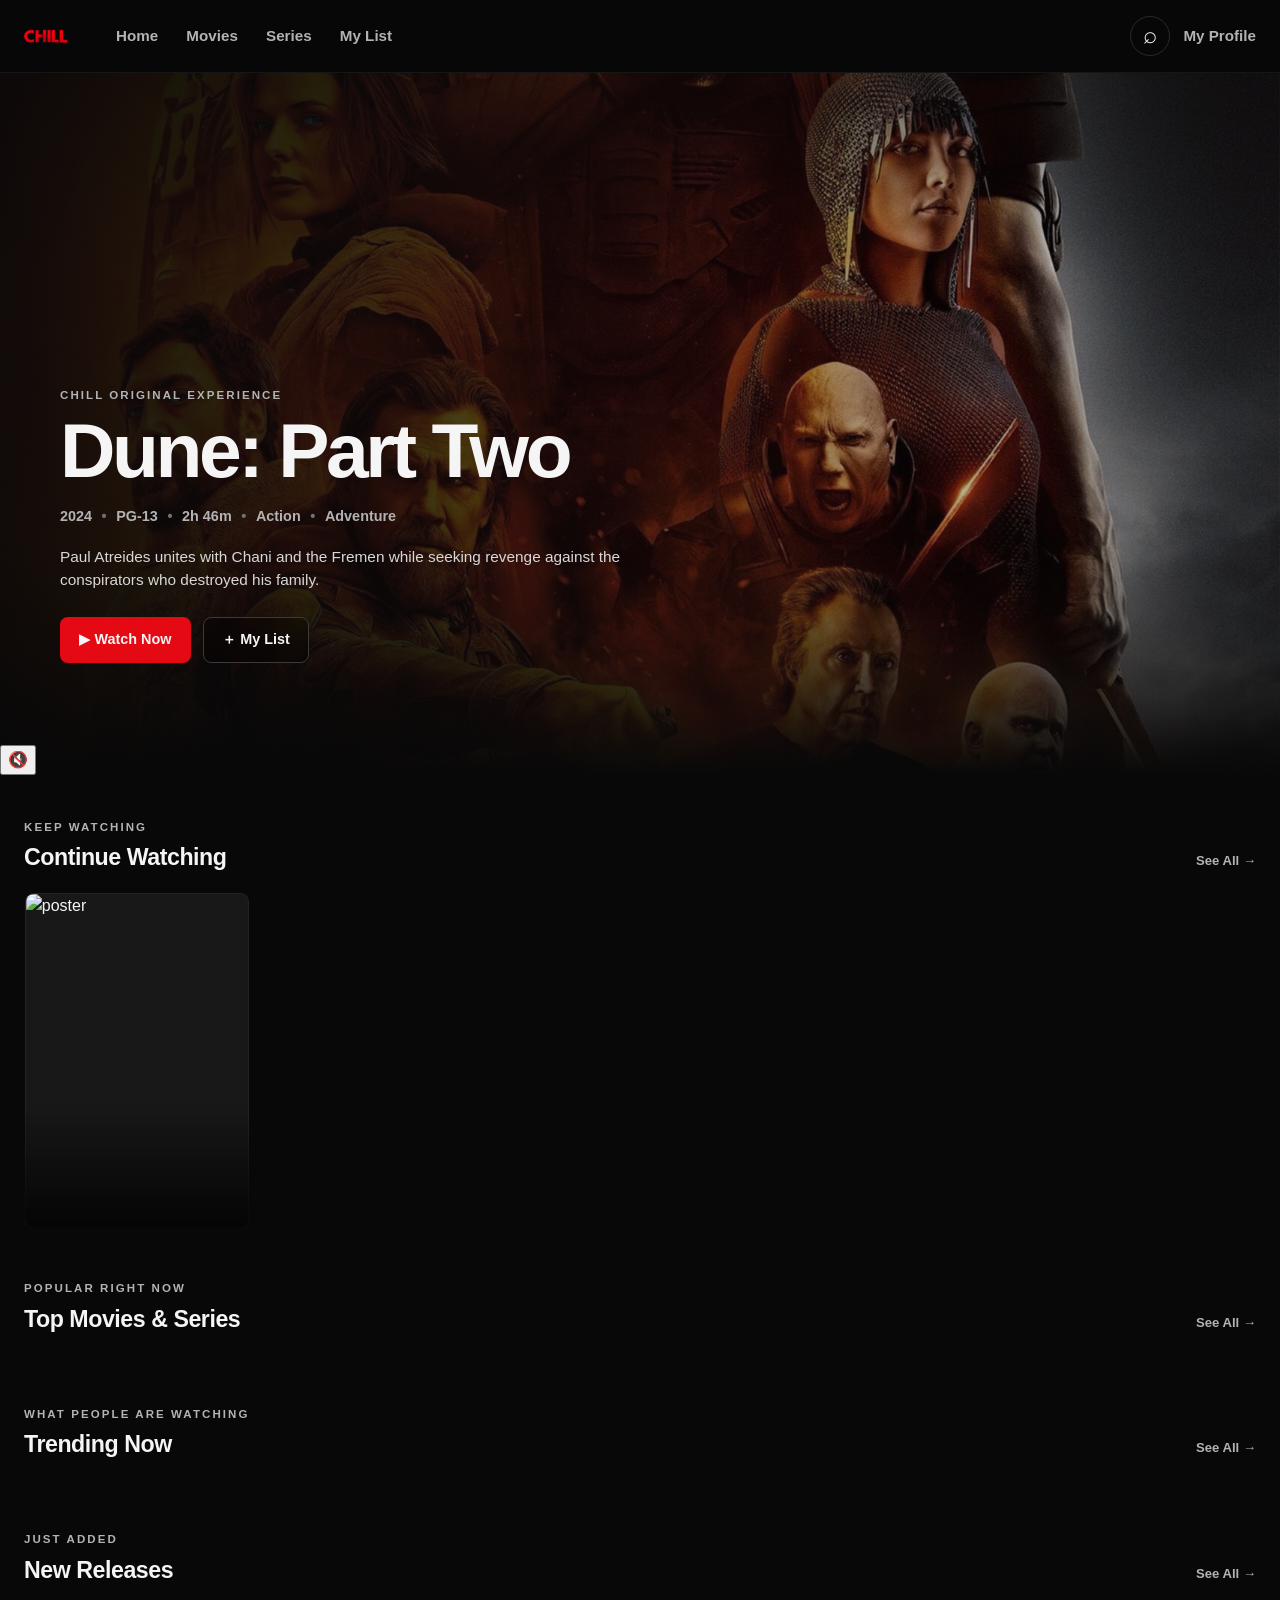
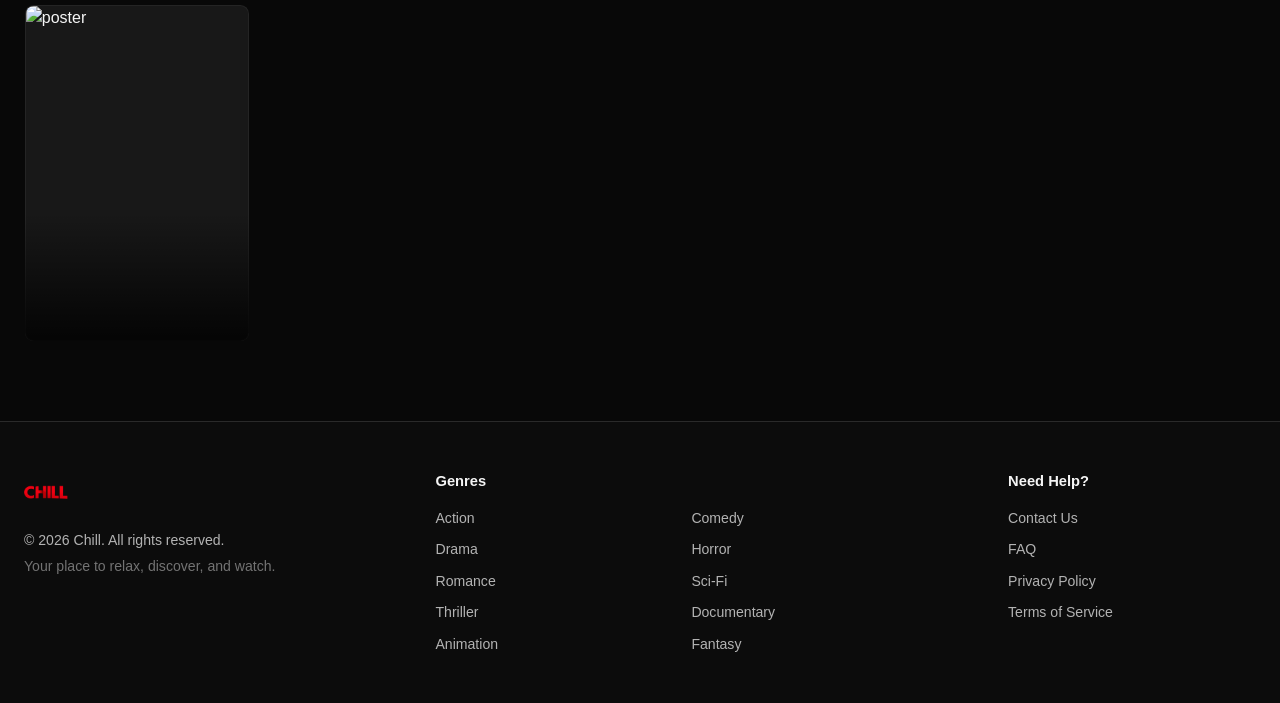
==== commit ee318af0: "add button mute" ====
--- a/index.html
+++ b/index.html
@@ -49,8 +49,17 @@
 
             <div class="hero-overlay"></div>
 
+            <button
+                class="hero-mute-button"
+                type="button"
+                aria-label="Unmute trailer"
+                aria-pressed="true"
+            >
+                <span class="hero-mute-icon" aria-hidden="true">🔇</span>
+            </button>
+
             <div class="container hero-content">
-                <p class="hero-kicker">CHILL ORIGINAL EXPERIENCE</p>
+                 <p class="hero-kicker">CHILL ORIGINAL EXPERIENCE</p>
                 <h1 class="hero-title">Dune: Part Two</h1>
                 <div class="hero-meta">
                     <span>2024</span>
--- a/css/style.css
+++ b/css/style.css
@@ -1,3 +1,7 @@
+/* =========================================================
+   CHILL — GLOBAL / PAGE STYLES
+   ========================================================= */
+
 :root {
   /* COLOR PALETTE */
   /* ========================================
@@ -77,6 +81,7 @@
   --color-input-focus: #181818;
   --color-input-disabled: #0D0D0D;
   --color-input-placeholder: #737373;
+
   /* ========================================
      TYPOGRAPHY
   ======================================== */
@@ -84,7 +89,6 @@
   --font-family-base: 'Inter', sans-serif;
 
   /* Font Size */
-
   --font-size-xs: 12px;
   --font-size-sm: 14px;
   --font-size-md: 16px;
@@ -97,7 +101,6 @@
   --font-size-6xl: 64px;
 
   /* Font Weight */
-
   --font-weight-regular: 400;
   --font-weight-medium: 500;
   --font-weight-semibold: 600;
@@ -105,7 +108,6 @@
   --font-weight-extrabold: 800;
 
   /* Line Height */
-
   --line-height-tight: 1.1;
   --line-height-snug: 1.25;
   --line-height-normal: 1.5;
@@ -143,17 +145,10 @@
      SHADOW
   ======================================== */
 
-  --shadow-sm:
-    0 2px 6px rgba(0, 0, 0, 0.20);
-
-  --shadow-md:
-    0 4px 12px rgba(0, 0, 0, 0.30);
-
-  --shadow-lg:
-    0 8px 24px rgba(0, 0, 0, 0.40);
-
-  --shadow-xl:
-    0 16px 40px rgba(0, 0, 0, 0.50);
+  --shadow-sm: 0 2px 6px rgba(0, 0, 0, 0.20);
+  --shadow-md: 0 4px 12px rgba(0, 0, 0, 0.30);
+  --shadow-lg: 0 8px 24px rgba(0, 0, 0, 0.40);
+  --shadow-xl: 0 16px 40px rgba(0, 0, 0, 0.50);
 
   /* ========================================
      TRANSITION
@@ -163,7 +158,7 @@
   --transition-normal: 250ms ease;
   --transition-slow: 350ms ease;
 
-    /* ========================================
+  /* ========================================
      LAYOUT
   ======================================== */
 
@@ -173,5 +168,454 @@
   --container-xl: 1200px;
   --container-2xl: 1400px;
 
-  --container-padding: 24px
-} +  --container-padding: 24px;
+
+  --header-height: 72px;
+}
+
+* {
+    box-sizing: border-box;
+}
+
+html {
+    scroll-behavior: smooth;
+}
+
+body {
+    margin: 0;
+    min-width: 320px;
+    background: var(--color-bg);
+    color: var(--color-text-primary);
+    font-family: var(--font-family-base);
+    line-height: var(--line-height-normal);
+    -webkit-font-smoothing: antialiased;
+}
+
+a {
+    color: inherit;
+    text-decoration: none;
+}
+
+button,
+a {
+    -webkit-tap-highlight-color: transparent;
+}
+
+button {
+    font: inherit;
+}
+
+img,
+video {
+    display: block;
+    max-width: 100%;
+}
+
+.container {
+    width: min(100%, var(--container-2xl));
+    margin-inline: auto;
+    padding-inline: var(--container-padding);
+}
+
+/* =========================
+   HEADER
+   ========================= */
+
+.site-header {
+    position: sticky;
+    top: 0;
+    z-index: 50;
+    background: rgba(8, 8, 8, 0.82);
+    border-bottom: 1px solid rgba(255, 255, 255, 0.06);
+    backdrop-filter: blur(14px);
+}
+
+.navbar-wrap {
+    height: var(--header-height);
+}
+
+.navbar {
+    display: flex;
+    align-items: center;
+    justify-content: space-between;
+    height: 100%;
+    gap: 2rem;
+}
+
+.brand {
+    display: inline-flex;
+    align-items: center;
+    flex-shrink: 0;
+}
+
+.brand img {
+    width: 44px;
+    height: 44px;
+    object-fit: contain;
+}
+
+.desktop-nav {
+    display: flex;
+    align-items: center;
+    gap: clamp(1rem, 2.2vw, 2.25rem);
+    margin-right: auto;
+    margin-left: 1rem;
+}
+
+.desktop-nav a,
+.profile-link {
+    color: var(--color-text-secondary);
+    font-size: 0.95rem;
+    font-weight: 600;
+    transition: color var(--transition-fast);
+}
+
+.desktop-nav a:hover,
+.desktop-nav a:focus-visible,
+.profile-link:hover,
+.profile-link:focus-visible {
+    color: var(--color-text-primary);
+}
+
+.nav-actions {
+    display: flex;
+    align-items: center;
+    gap: 0.85rem;
+}
+
+.icon-button {
+    width: 40px;
+    height: 40px;
+    display: grid;
+    place-items: center;
+    border: 1px solid var(--color-border);
+    border-radius: 999px;
+    background: transparent;
+    color: var(--color-text-primary);
+    cursor: pointer;
+}
+
+.icon-button span {
+    font-size: 1.5rem;
+    line-height: 1;
+    transform: translateY(-1px);
+}
+
+/* =========================
+   HERO
+   ========================= */
+
+.hero {
+    position: relative;
+    min-height: min(78vh, 800px);
+    display: flex;
+    align-items: flex-end;
+    overflow: hidden;
+    isolation: isolate;
+}
+
+.hero-video,
+.hero-overlay {
+    position: absolute;
+    inset: 0;
+    width: 100%;
+    height: 100%;
+}
+
+.hero-video {
+    z-index: -2;
+    object-fit: cover;
+    object-position: center;
+    filter: saturate(0.95);
+}
+
+.hero-overlay {
+    z-index: -1;
+    background:
+        linear-gradient(90deg, rgba(8, 8, 8, 0.95) 0%, rgba(8, 8, 8, 0.74) 34%, rgba(8, 8, 8, 0.18) 74%, rgba(8, 8, 8, 0.35) 100%),
+        linear-gradient(0deg, var(--color-bg) 0%, rgba(8, 8, 8, 0.16) 32%, rgba(8, 8, 8, 0.05) 72%, rgba(8, 8, 8, 0.45) 100%);
+}
+
+.hero-content {
+    padding-top: clamp(10rem, 25vh, 15rem);
+    padding-bottom: clamp(3.5rem, 9vw, 7rem);
+}
+
+.hero-kicker,
+.section-eyebrow {
+    margin: 0 0 0.5rem;
+    color: var(--color-text-secondary);
+    font-size: 0.72rem;
+    font-weight: 800;
+    letter-spacing: 0.18em;
+}
+
+.hero-title {
+    max-width: 800px;
+    margin: 0;
+    font-size: clamp(2.35rem, 6vw, 5.25rem);
+    line-height: 0.98;
+    letter-spacing: -0.045em;
+}
+
+.hero-meta {
+    display: flex;
+    flex-wrap: wrap;
+    gap: 0.6rem;
+    margin-top: 1.15rem;
+    color: var(--color-text-secondary);
+    font-size: 0.9rem;
+    font-weight: 700;
+}
+
+.hero-meta span {
+    display: inline-flex;
+    align-items: center;
+    gap: 0.6rem;
+}
+
+.hero-meta span:not(:last-child)::after {
+    content: "•";
+    color: var(--color-text-muted);
+}
+
+.hero-description {
+    max-width: 620px;
+    margin: 1.1rem 0 1.6rem;
+    color: #d8d8d8;
+    font-size: clamp(0.95rem, 1.2vw, 1.06rem);
+}
+
+.hero-actions {
+    display: flex;
+    flex-wrap: wrap;
+    gap: 0.75rem;
+}
+
+/* =========================
+   CONTENT
+   ========================= */
+
+.page-content {
+    position: relative;
+    z-index: 2;
+    padding-top: 0.5rem;
+    padding-bottom: 4rem;
+}
+
+.movie-section {
+    padding-top: 2.25rem;
+}
+
+.section-heading {
+    display: flex;
+    align-items: end;
+    justify-content: space-between;
+    gap: 1rem;
+    margin-bottom: 1rem;
+}
+
+.section-heading h2 {
+    margin: 0;
+    font-size: clamp(1.1rem, 2vw, 1.45rem);
+    line-height: 1.15;
+    letter-spacing: -0.02em;
+}
+
+.section-link {
+    flex-shrink: 0;
+    color: var(--color-text-secondary);
+    font-size: 0.82rem;
+    font-weight: 700;
+    transition: color var(--transition-fast);
+}
+
+.section-link:hover,
+.section-link:focus-visible {
+    color: var(--color-text-primary);
+}
+
+.movie-row {
+    display: grid;
+    grid-auto-flow: column;
+    grid-auto-columns: minmax(160px, 18.2%);
+    gap: 0.9rem;
+    overflow-x: auto;
+    padding: 0.35rem 0.05rem 1rem;
+    scroll-snap-type: x proximity;
+    scrollbar-width: thin;
+    scrollbar-color: var(--color-border) transparent;
+}
+
+.movie-row::-webkit-scrollbar {
+    height: 7px;
+}
+
+.movie-row::-webkit-scrollbar-track {
+    background: transparent;
+}
+
+.movie-row::-webkit-scrollbar-thumb {
+    background: var(--color-border);
+    border-radius: 999px;
+}
+
+/* =========================
+   FOOTER
+   ========================= */
+
+.site-footer {
+    border-top: 1px solid var(--color-border);
+    background: #0c0c0c;
+}
+
+.footer-grid {
+    display: grid;
+    grid-template-columns: 1.35fr 2fr 1fr;
+    gap: clamp(2rem, 6vw, 7rem);
+    padding-top: 3rem;
+    padding-bottom: 3rem;
+}
+
+.footer-brand img {
+    width: 44px;
+    height: 44px;
+    object-fit: contain;
+    margin-bottom: 1rem;
+}
+
+.footer-brand p,
+.footer-column a {
+    color: var(--color-text-secondary);
+    font-size: 0.88rem;
+}
+
+.footer-brand p {
+    margin: 0.3rem 0;
+}
+
+.footer-muted {
+    color: var(--color-text-muted) !important;
+}
+
+.footer-column h3 {
+    margin: 0 0 1rem;
+    font-size: 0.92rem;
+}
+
+.footer-links-grid {
+    display: grid;
+    grid-template-columns: repeat(2, minmax(100px, 1fr));
+    gap: 0.65rem 1rem;
+}
+
+.footer-links-list {
+    display: grid;
+    gap: 0.65rem;
+}
+
+.footer-column a:hover,
+.footer-column a:focus-visible {
+    color: var(--color-text-primary);
+}
+
+/* =========================
+   RESPONSIVE
+   ========================= */
+
+@media (max-width: 900px) {
+    :root {
+        --header-height: 64px;
+    }
+
+    .desktop-nav {
+        gap: 1rem;
+    }
+
+    .desktop-nav a:nth-child(1) {
+        display: none;
+    }
+
+    .hero {
+        min-height: 640px;
+    }
+
+    .hero-overlay {
+        background:
+            linear-gradient(90deg, rgba(8, 8, 8, 0.93) 0%, rgba(8, 8, 8, 0.66) 55%, rgba(8, 8, 8, 0.36) 100%),
+            linear-gradient(0deg, var(--color-bg) 0%, rgba(8, 8, 8, 0.12) 40%, rgba(8, 8, 8, 0.35) 100%);
+    }
+
+    .movie-row {
+        grid-auto-columns: minmax(145px, 22%);
+    }
+
+    .footer-grid {
+        grid-template-columns: 1fr 1fr;
+    }
+
+    .footer-brand {
+        grid-column: 1 / -1;
+    }
+}
+
+@media (max-width: 650px) {
+    .navbar {
+        gap: 0.8rem;
+    }
+
+    .brand img {
+        width: 40px;
+        height: 40px;
+    }
+
+    .desktop-nav {
+        display: none;
+    }
+
+    .profile-link {
+        display: none;
+    }
+
+    .hero {
+        min-height: 620px;
+        align-items: flex-end;
+    }
+
+    .hero-video {
+        object-position: 62% center;
+    }
+
+    .hero-overlay {
+        background:
+            linear-gradient(180deg, rgba(8, 8, 8, 0.18) 0%, rgba(8, 8, 8, 0.18) 28%, rgba(8, 8, 8, 0.82) 67%, var(--color-bg) 100%);
+    }
+
+    .hero-content {
+        padding-top: 14rem;
+        padding-bottom: 2rem;
+    }
+
+    .hero-description {
+        max-width: 100%;
+        margin-bottom: 1.25rem;
+    }
+
+    .hero-actions .button {
+        flex: 1 1 auto;
+    }
+
+    .movie-section {
+        padding-top: 1.6rem;
+    }
+
+    .movie-row {
+        grid-auto-columns: minmax(135px, 38vw);
+        gap: 0.7rem;
+    }
+
+    .footer-grid {
+        grid-template-columns: 1fr;
+        gap: 2rem;
+    }
+}
--- a/css/components.css
+++ b/css/components.css
@@ -0,0 +1,145 @@
+/* =========================================================
+   CHILL — REUSABLE COMPONENTS
+   ========================================================= */
+
+.button {
+    min-height: 46px;
+    display: inline-flex;
+    align-items: center;
+    justify-content: center;
+    gap: 0.55rem;
+    padding: 0.7rem 1.15rem;
+    border: 1px solid transparent;
+    border-radius: 0.5rem;
+    font-size: 0.9rem;
+    font-weight: 800;
+    cursor: pointer;
+    transition: transform var(--transition-fast), background-color var(--transition-fast), border-color var(--transition-fast);
+}
+
+.button:hover {
+    transform: translateY(-1px);
+}
+
+.button:active {
+    transform: translateY(0);
+}
+
+.button-primary {
+    background: var(--color-primary);
+    color: var(--color-text-primary);
+}
+
+.button-primary:hover {
+    background: var(--color-primary-hover);
+}
+
+.button-primary:active {
+    background: var(--color-primary-active);
+}
+
+.button-secondary {
+    background: var(--color-overlay-light);
+    border-color: var(--color-border-hover);
+    color: var(--color-text-primary);
+    backdrop-filter: blur(8px);
+}
+
+.button-secondary:hover {
+    background: var(--color-overlay);
+}
+
+.movie-card {
+    position: relative;
+    min-width: 0;
+    scroll-snap-align: start;
+    border-radius: 0.55rem;
+}
+
+.movie-poster-wrap {
+    position: relative;
+    aspect-ratio: 2 / 3;
+    overflow: hidden;
+    border-radius: 0.55rem;
+    background: var(--color-card);
+    border: 1px solid rgba(255, 255, 255, 0.05);
+}
+
+.movie-poster {
+    width: 100%;
+    height: 100%;
+    object-fit: cover;
+    transition: transform 220ms ease, filter 220ms ease;
+}
+
+.movie-card:hover .movie-poster {
+    transform: scale(1.045);
+    filter: brightness(0.72);
+}
+
+.movie-card::after {
+    content: "";
+    position: absolute;
+    left: 0;
+    right: 0;
+    bottom: 0;
+    height: 38%;
+    border-radius: 0 0 0.55rem 0.55rem;
+    background: linear-gradient(transparent, rgba(0, 0, 0, 0.82));
+    pointer-events: none;
+}
+
+.movie-card-overlay {
+    position: absolute;
+    left: 0;
+    right: 0;
+    bottom: 0;
+    z-index: 2;
+    padding: 0.85rem;
+}
+
+.movie-title {
+    margin: 0;
+    overflow: hidden;
+    color: var(--color-text-primary);
+    font-size: 0.86rem;
+    font-weight: 800;
+    line-height: 1.2;
+    text-overflow: ellipsis;
+    white-space: nowrap;
+}
+
+.movie-detail {
+    display: flex;
+    flex-wrap: wrap;
+    gap: 0.35rem 0.55rem;
+    margin-top: 0.4rem;
+    color: #d1d1d1;
+    font-size: 0.68rem;
+    font-weight: 700;
+}
+
+.movie-detail span:not(:last-child)::after {
+    content: "•";
+    margin-left: 0.55rem;
+    color: var(--color-text-muted);
+}
+
+/* Reserved for stage 2:
+   interactive hover preview, mute/play/like/my-list buttons and trailer video. */
+.movie-hover-preview {
+    display: none;
+}
+
+.loading-card,
+.error-card {
+    min-height: 260px;
+    display: grid;
+    place-items: center;
+    border: 1px solid var(--color-border);
+    border-radius: 0.55rem;
+    background: var(--color-card);
+    color: var(--color-text-secondary);
+    text-align: center;
+    padding: 1rem;
+}
